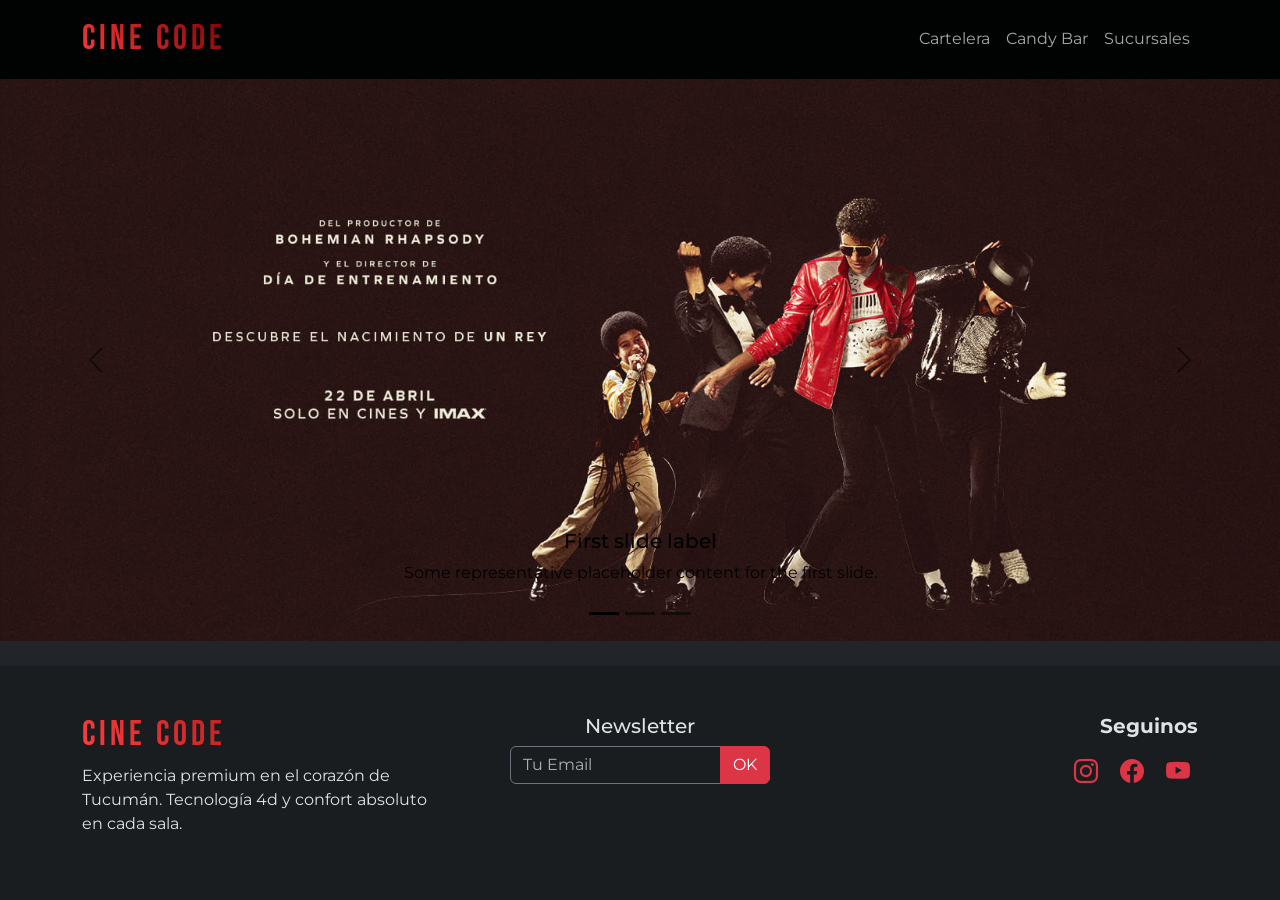
==== index.html @ 732e95e5 "agregue imagenes al carousel y modifique el id" ====
<!DOCTYPE html>
<html lang="es" data-bs-theme="dark">
<head>
    <meta charset="UTF-8">
    <meta name="viewport" content="width=device-width, initial-scale=1">
    <meta name="description" content="Desarrollo de sitio web de un cine con bootstrap">
    <meta name="Author" content="Fernandez, Amalia">
    <link rel="stylesheet" href="./css/bootstrap.min.css">
    <link rel="stylesheet" href="./css/style.css">
    <title>Cine Code</title>
</head>
<body>
<header class="sticky-top">
    <nav class="navbar navbar-expand-md navbar-color-dark">
        <div class="container">
            <a class="navbar-brand brand-font" href="./index.html">CINE CODE</a>
            <button class="navbar-toggler" type="button" data-bs-toggle="collapse"
                    data-bs-target="#navbarmenu" aria-controls="navbarmenu"
                    aria-expanded="false" aria-label="Toggle navigation">
                <span class="navbar-toggler-icon"></span>
            </button>
            <div class="collapse navbar-collapse" id="
">
                <ul class="navbar-nav ms-auto mb-2 mb-lg-0">
                    <li class="nav-item">
                        <a class="nav-link" href="./pages/cartelera.html">Cartelera</a>
                    </li>
                    <li class="nav-item">
                        <a class="nav-link" href="./pages/candy-bar.html">Candy Bar</a>
                    </li>
                    <li class="nav-item">
                        <a class="nav-link" href="./pages/error404.html">Sucursales</a>
                    </li>
                </ul>
            </div>
        </div>
    </nav>
</header>
<main>
    <!--seccion carousel -->
    <section id="carousel-CineCode" class="carousel slide">
        <div class="carousel-indicators">
            <button type="button" data-bs-target="#carousel-CineCode" data-bs-slide-to="0" class="active" aria-current="true" aria-label="Slide 1"></button>
            <button type="button" data-bs-target="#carousel-CineCode" data-bs-slide-to="1" aria-label="Slide 2"></button>
            <button type="button" data-bs-target="#carousel-CineCode" data-bs-slide-to="2" aria-label="Slide 3"></button>
        </div>
        <div class="carousel-inner">
            <div class="carousel-item active">
                <img src="./Img/banner/michael%20-%20large.jpg" class="d-block w-100" alt="banner de Michael Jackson">
                <div class="carousel-caption d-none d-md-block">
                    <h5>First slide label</h5>
                    <p>Some representative placeholder content for the first slide.</p>
                </div>
            </div>
            <div class="carousel-item">
                <img src="./Img/banner/the_devil_wears_prada_2-large.jpg" class="d-block w-100" alt="Banner del diablo viste a la moda">
                <div class="carousel-caption d-none d-md-block">
                    <h5>Second slide label</h5>
                    <p>Some representative placeholder content for the second slide.</p>
                </div>
            </div>
            <div class="carousel-item">
                <img src="./Img/banner/mortal_kombat_ii.jpg" class="d-block w-100" alt="banner Mortal kombat">
                <div class="carousel-caption d-none d-md-block">
                    <h5>Third slide label</h5>
                    <p>Some representative placeholder content for the third slide.</p>
                </div>
            </div>
        </div>
        <button class="carousel-control-prev" type="button" data-bs-target="#carousel-CineCode" data-bs-slide="prev">
            <span class="carousel-control-prev-icon" aria-hidden="true"></span>
            <span class="visually-hidden">Previous</span>
        </button>
        <button class="carousel-control-next" type="button" data-bs-target="#carousel-CineCode" data-bs-slide="next">
            <span class="carousel-control-next-icon" aria-hidden="true"></span>
            <span class="visually-hidden">Next</span>
        </button>
    </section>
</main>
<footer class="bg-dark-subtle py-5">
    <div class="container">
        <div class="row">
            <div class="col-12 col-md-4">
                <h4 class="text-uppercase brand-font navbar-brand"> Cine code</h4>
                <p>Experiencia premium en el corazón de Tucumán. Tecnología 4d y confort absoluto en cada sala.</p>
            </div>
            <div class="col-12 col-md-4 text-center">
                <h5>Newsletter</h5>
                <form class="input-group mb-3 px-md-5">
                    <input
                            type="text"
                            class="form-control bg-transparent border-secondary"
                            placeholder="Tu Email"
                    />
                    <button class="btn btn-danger">OK</button>
                </form>
            </div>
            <div class="col-12 col-md-4 text-md-end">
                <h5 class="fw-bold mb-3">Seguinos</h5>
                <div class="fs-4">
                    <a href="./pages/error404.html" class="link-danger"
                    ><i class="bi bi-instagram mx-2"></i
                    ></a>
                    <a href="./pages/error404.html" class="link-danger"
                    ><i class="bi bi-facebook mx-2"></i
                    ></a>
                    <a href="./pages/error404.html" class="link-danger">
                        <i class="bi bi-youtube mx-2"></i
                        ></a>
                </div>
            </div>
        </div>

    </div>

</footer>
<script src="./js/bootstrap.min.js"></script>
</body>
</html>
---- css/style.css ----
@import url('https://fonts.googleapis.com/css2?family=Bebas+Neue&family=Montserrat:ital,wght@0,100..900;1,100..900&display=swap');
@import url("https://cdn.jsdelivr.net/npm/bootstrap-icons@1.13.1/font/bootstrap-icons.min.css");
:root {
    --accent-color: #ff3e3e;
    --velvet-gradient: linear-gradient(45deg, #ff3e3e, #7a0000);
    --gold-color: #d4af37;
}

body {
    font-family: 'montserrat', sans-serif;
    display: flex;
    flex-direction: column;
    min-height: 100vh;
}

main{
    flex-grow: 1;
}



.brand-font {
    font-family: 'Bebas Neue', sans-serif;
    font-size: 2.2rem; /*cada rem equivale a 16px*/
    letter-spacing: 4px; /* para espaciar las letras*
    /*word-spacing: 10px; para separar palabras*/
}

.navbar-color-dark {
    background-color: rgba(0, 0, 0, 0.95);
}

.navbar-brand {
    background: var(--velvet-gradient);
    background-clip: text; /* corta el texto para que se una al color de fondo que le pusimos*/
    -webkit-text-fill-color: transparent; /*debemos poner transparente el color de relleno para que se vea el clip*/
}
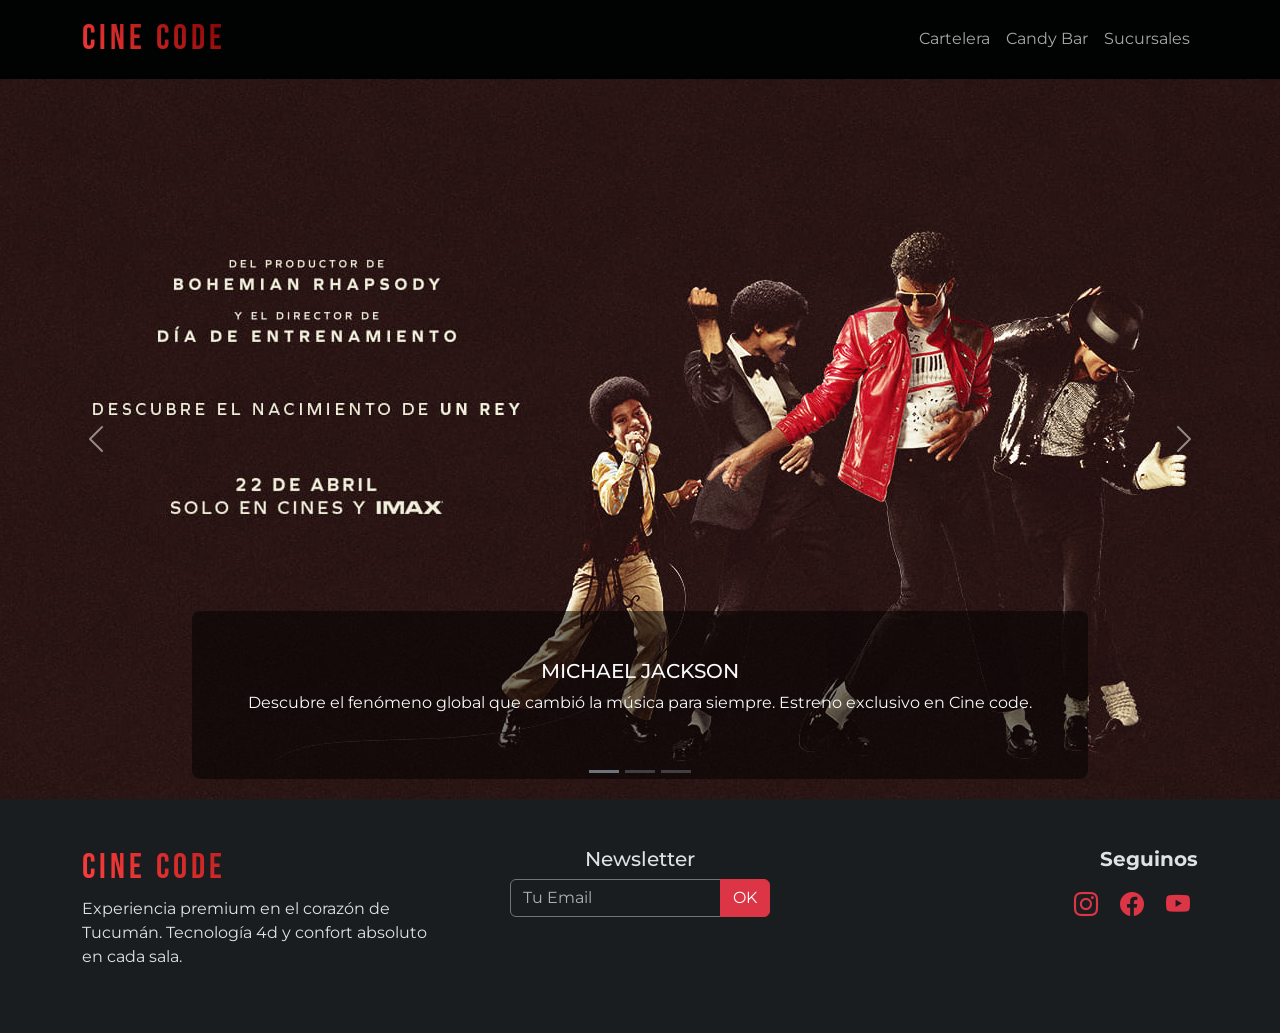
==== commit a5132780: "ajuste los colores en el carousel caption para que resalte el texto" ====
--- a/index.html
+++ b/index.html
@@ -40,30 +40,37 @@
     <!--seccion carousel -->
     <section id="carousel-CineCode" class="carousel slide">
         <div class="carousel-indicators">
-            <button type="button" data-bs-target="#carousel-CineCode" data-bs-slide-to="0" class="active" aria-current="true" aria-label="Slide 1"></button>
-            <button type="button" data-bs-target="#carousel-CineCode" data-bs-slide-to="1" aria-label="Slide 2"></button>
-            <button type="button" data-bs-target="#carousel-CineCode" data-bs-slide-to="2" aria-label="Slide 3"></button>
+            <button type="button" data-bs-target="#carousel-CineCode" data-bs-slide-to="0" class="active bg-secondary"
+                    aria-current="true" aria-label="Slide 1"></button>
+            <button type="button" data-bs-target="#carousel-CineCode" data-bs-slide-to="1" class="bg-secondary"
+                    aria-label="Slide 2"></button>
+            <button type="button" data-bs-target="#carousel-CineCode" data-bs-slide-to="2" class="bg-secondary"
+                    aria-label="Slide 3"></button>
         </div>
         <div class="carousel-inner">
             <div class="carousel-item active">
-                <img src="./Img/banner/michael%20-%20large.jpg" class="d-block w-100" alt="banner de Michael Jackson">
-                <div class="carousel-caption d-none d-md-block">
-                    <h5>First slide label</h5>
-                    <p>Some representative placeholder content for the first slide.</p>
+                <img src="./Img/banner/michael%20-%20large.jpg" class="d-block w-100 img-banner"
+                     alt="banner de Michael Jackson">
+                <div class="carousel-caption d-none d-md-block bg-black bg-opacity-50 text-light rounded-3 py-5">
+                    <h5>MICHAEL JACKSON</h5>
+                    <p>Descubre el fenómeno global que cambió la música para siempre. Estreno exclusivo en Cine code.</p>
                 </div>
             </div>
             <div class="carousel-item">
-                <img src="./Img/banner/the_devil_wears_prada_2-large.jpg" class="d-block w-100" alt="Banner del diablo viste a la moda">
-                <div class="carousel-caption d-none d-md-block">
-                    <h5>Second slide label</h5>
-                    <p>Some representative placeholder content for the second slide.</p>
+                <img src="./Img/banner/the_devil_wears_prada_2-large.jpg" class="d-block w-100 img-banner"
+                     alt="Banner del diablo viste a la moda">
+                <div class="carousel-caption d-none d-md-block bg-black bg-opacity-50 text-light rounded-3 py-5">
+                    <h5 class="text-uppercase">El diablo viste a la moda II</h5>
+                    <p> La lucha de Miranda Priestly contra Emily Charlton, su exasistente convertida en ejecutiva rival, mientras compiten por
+                        los ingresos por publicidad en medio de la decadencia de los medios impresos y Miranda se acerca a la jubilación.</p>
                 </div>
             </div>
             <div class="carousel-item">
-                <img src="./Img/banner/mortal_kombat_ii.jpg" class="d-block w-100" alt="banner Mortal kombat">
-                <div class="carousel-caption d-none d-md-block">
-                    <h5>Third slide label</h5>
-                    <p>Some representative placeholder content for the third slide.</p>
+                <img src="./Img/banner/mortal_kombat_ii.jpg" class="d-block w-100 img-banner"
+                     alt="banner Mortal kombat">
+                <div class="carousel-caption d-none d-md-block bg-black bg-opacity-50 text-light rounded-3 py-5">
+                    <h5>MORTAL KOMBAT II</h5>
+                    <p>La batalla por el destino del mundo se libra en nuestras pantallas XL con sonido envolvente.</p>
                 </div>
             </div>
         </div>
--- a/css/style.css
+++ b/css/style.css
@@ -5,7 +5,7 @@
     --velvet-gradient: linear-gradient(45deg, #ff3e3e, #7a0000);
     --gold-color: #d4af37;
 }
-
+/* estilos generales*/
 body {
     font-family: 'montserrat', sans-serif;
     display: flex;
@@ -18,7 +18,7 @@
 }
 
 
-
+/*estilos del navbar*/
 .brand-font {
     font-family: 'Bebas Neue', sans-serif;
     font-size: 2.2rem; /*cada rem equivale a 16px*/
@@ -35,3 +35,22 @@
     background-clip: text; /* corta el texto para que se una al color de fondo que le pusimos*/
     -webkit-text-fill-color: transparent; /*debemos poner transparente el color de relleno para que se vea el clip*/
 }
+
+/*estilos del carousel principal*/
+
+.img-banner {
+    height: 80vh;
+    object-fit: cover;
+}
+.carousel-control-prev-icon, .carousel-control-next-icon{
+filter: invert(1);
+}
+
+
+
+
+@media (max-width: 768px) {
+    .img-banner {
+        height: 60vh;  /* Aumenta la altura en mobile */
+    }
+}
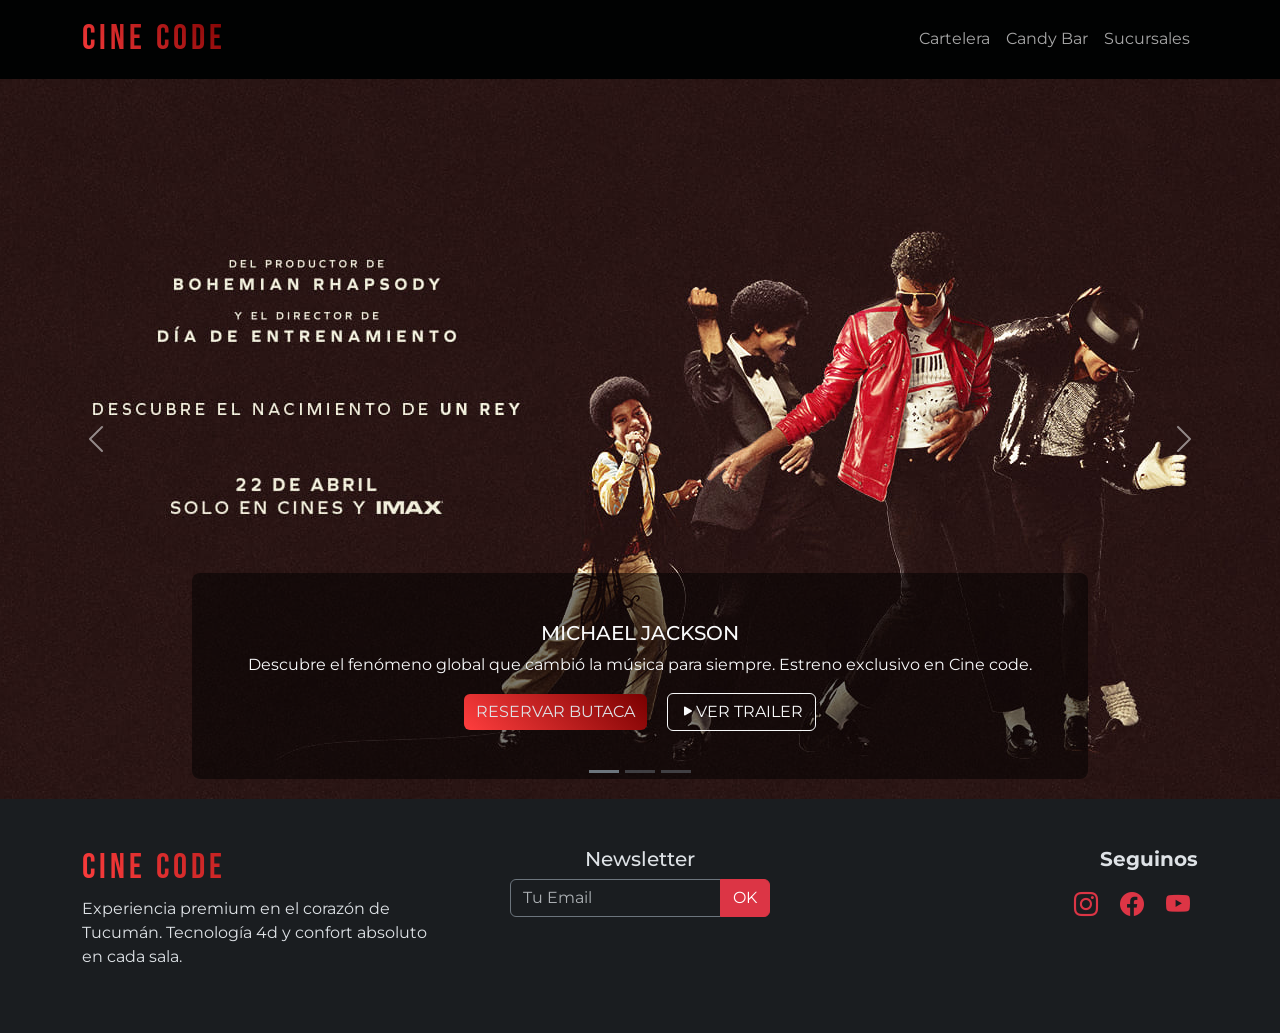
==== commit 278a4cbe: "agregue dos botones en el carousel caption" ====
--- a/index.html
+++ b/index.html
@@ -53,7 +53,12 @@
                      alt="banner de Michael Jackson">
                 <div class="carousel-caption d-none d-md-block bg-black bg-opacity-50 text-light rounded-3 py-5">
                     <h5>MICHAEL JACKSON</h5>
-                    <p>Descubre el fenómeno global que cambió la música para siempre. Estreno exclusivo en Cine code.</p>
+                    <p>Descubre el fenómeno global que cambió la música para siempre. Estreno exclusivo en Cine
+                        code.</p>
+                    <div>
+                        <button class="btn btn-velvet me-3">RESERVAR BUTACA</button>
+                        <button class="btn btn-outline-light"><i class="bi bi-play-fill"></i>VER TRAILER</button>
+                    </div>
                 </div>
             </div>
             <div class="carousel-item">
@@ -61,24 +66,38 @@
                      alt="Banner del diablo viste a la moda">
                 <div class="carousel-caption d-none d-md-block bg-black bg-opacity-50 text-light rounded-3 py-5">
                     <h5 class="text-uppercase">El diablo viste a la moda II</h5>
-                    <p> La lucha de Miranda Priestly contra Emily Charlton, su exasistente convertida en ejecutiva rival, mientras compiten por
-                        los ingresos por publicidad en medio de la decadencia de los medios impresos y Miranda se acerca a la jubilación.</p>
+                    <p> La lucha de Miranda Priestly contra Emily Charlton, su exasistente convertida en
+                        ejecutiva rival, mientras compiten por
+                        los ingresos por publicidad en medio de la decadencia de los medios impresos y
+                        Miranda se acerca a la jubilación.</p>
+                    <div>
+                        <button class="btn btn-velvet me-3">RESERVAR BUTACA</button>
+                    </div>
+
                 </div>
             </div>
+
             <div class="carousel-item">
                 <img src="./Img/banner/mortal_kombat_ii.jpg" class="d-block w-100 img-banner"
                      alt="banner Mortal kombat">
                 <div class="carousel-caption d-none d-md-block bg-black bg-opacity-50 text-light rounded-3 py-5">
                     <h5>MORTAL KOMBAT II</h5>
-                    <p>La batalla por el destino del mundo se libra en nuestras pantallas XL con sonido envolvente.</p>
+                    <p>La batalla por el destino del mundo se libra en nuestras pantallas XL con sonido
+                        envolvente.</p>
+                    <div>
+                        <button class="btn btn-velvet me-3">RESERVAR BUTACA</button>
+                    </div>
+
                 </div>
             </div>
         </div>
-        <button class="carousel-control-prev" type="button" data-bs-target="#carousel-CineCode" data-bs-slide="prev">
+        <button class="carousel-control-prev" type="button" data-bs-target="#carousel-CineCode"
+                data-bs-slide="prev">
             <span class="carousel-control-prev-icon" aria-hidden="true"></span>
             <span class="visually-hidden">Previous</span>
         </button>
-        <button class="carousel-control-next" type="button" data-bs-target="#carousel-CineCode" data-bs-slide="next">
+        <button class="carousel-control-next" type="button" data-bs-target="#carousel-CineCode"
+                data-bs-slide="next">
             <span class="carousel-control-next-icon" aria-hidden="true"></span>
             <span class="visually-hidden">Next</span>
         </button>
--- a/css/style.css
+++ b/css/style.css
@@ -46,6 +46,10 @@
 filter: invert(1);
 }
 
+.btn-velvet{
+    background: var(--velvet-gradient);
+    border: none;
+}
 
 
 
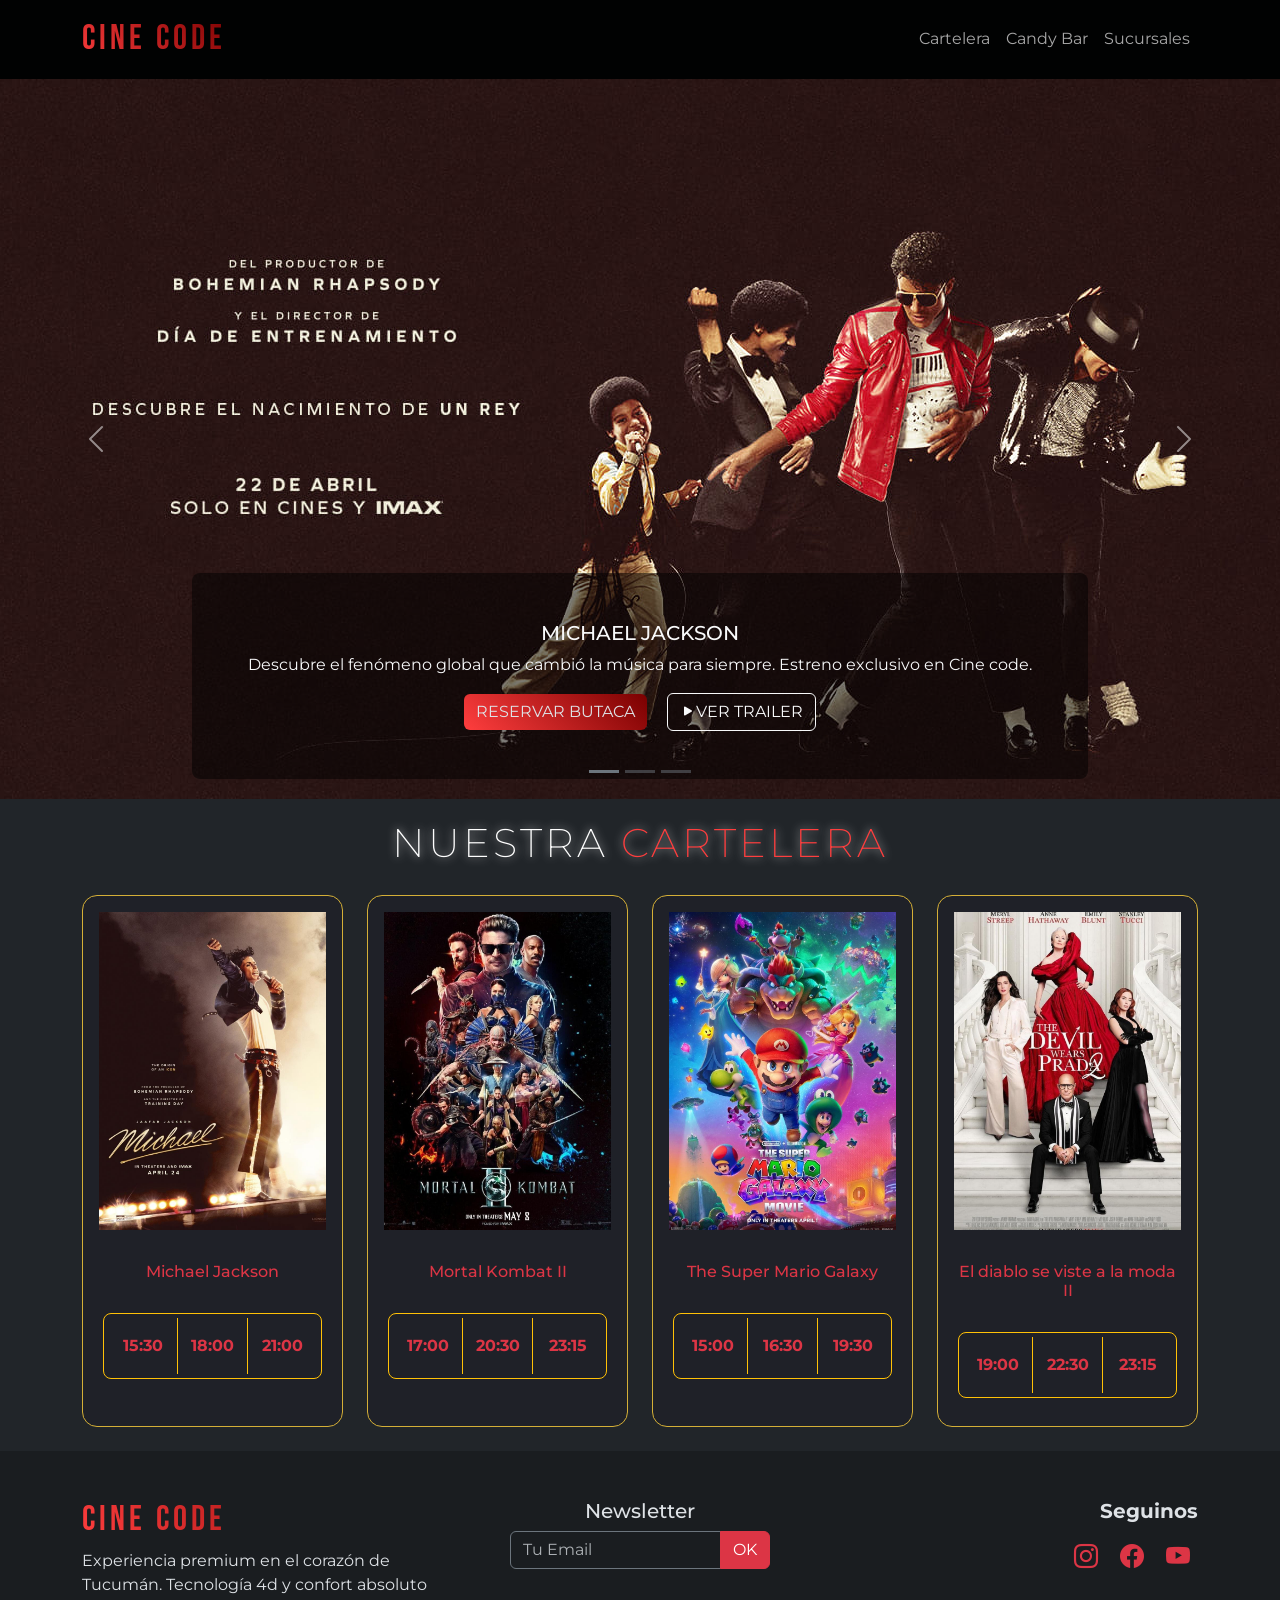
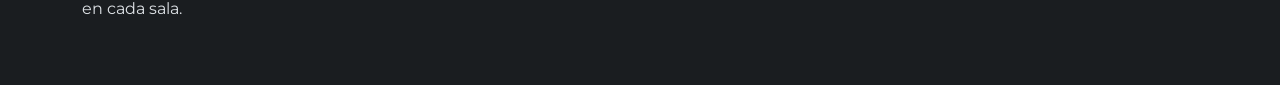
==== commit 702d68a8: "agregue una grilla con card para las imagenes de la cartelera y le di estilos propios de bootstraps " ====
--- a/index.html
+++ b/index.html
@@ -51,20 +51,22 @@
             <div class="carousel-item active">
                 <img src="./Img/banner/michael%20-%20large.jpg" class="d-block w-100 img-banner"
                      alt="banner de Michael Jackson">
-                <div class="carousel-caption d-none d-md-block bg-black bg-opacity-50 text-light rounded-3 py-5">
+                <div class="carousel-caption  d-md-block bg-black bg-opacity-50 text-light rounded-3 py-5">
                     <h5>MICHAEL JACKSON</h5>
                     <p>Descubre el fenómeno global que cambió la música para siempre. Estreno exclusivo en Cine
                         code.</p>
-                    <div>
+                    <div class="">
                         <button class="btn btn-velvet me-3">RESERVAR BUTACA</button>
-                        <button class="btn btn-outline-light"><i class="bi bi-play-fill"></i>VER TRAILER</button>
+                        <button class="btn btn-outline-light" data-bs-toggle="modal" data-bs-target="#modalTrailer"><i
+                                class="bi bi-play-fill"></i>VER TRAILER
+                        </button>
                     </div>
                 </div>
             </div>
             <div class="carousel-item">
                 <img src="./Img/banner/the_devil_wears_prada_2-large.jpg" class="d-block w-100 img-banner"
                      alt="Banner del diablo viste a la moda">
-                <div class="carousel-caption d-none d-md-block bg-black bg-opacity-50 text-light rounded-3 py-5">
+                <div class="carousel-caption  d-md-block bg-black bg-opacity-50 text-light rounded-3 py-5">
                     <h5 class="text-uppercase">El diablo viste a la moda II</h5>
                     <p> La lucha de Miranda Priestly contra Emily Charlton, su exasistente convertida en
                         ejecutiva rival, mientras compiten por
@@ -80,7 +82,7 @@
             <div class="carousel-item">
                 <img src="./Img/banner/mortal_kombat_ii.jpg" class="d-block w-100 img-banner"
                      alt="banner Mortal kombat">
-                <div class="carousel-caption d-none d-md-block bg-black bg-opacity-50 text-light rounded-3 py-5">
+                <div class="carousel-caption d-md-block bg-black bg-opacity-50 text-light rounded-3 py-5">
                     <h5>MORTAL KOMBAT II</h5>
                     <p>La batalla por el destino del mundo se libra en nuestras pantallas XL con sonido
                         envolvente.</p>
@@ -102,6 +104,118 @@
             <span class="visually-hidden">Next</span>
         </button>
     </section>
+    <!--Seccion cartelera-->
+    <section>
+        <h1 class="text-uppercase titulo-cartelera"> nuestra
+            <span class="span-color"> cartelera </span>
+        </h1>
+        <div class="container">
+            <div class="row">
+                <div class="col-12 col-md-6 col-lg-3 d-flex justify-content-center pb-4">
+                    <article class="card card-movie pb-2" style="width: 18rem;">
+                        <img src="./Img/portadas/michael-jackson-2.jpg" class="card-img-top p-3"
+                             alt="Portada pelicula Michael Jackson">
+                        <div class="card-body">
+                            <h5 class="card-title text-danger text-center fs-6 pb-4">Michael Jackson</h5>
+                            <div class="border border-warning rounded-3 p-1 m-1">
+                                <div class="row g-0">
+                                    <div class="col text-center text-danger fs-6 fw-bold border-end border-warning py-3">
+                                        15:30
+                                    </div>
+                                    <div class="col text-center text-danger fs-6 fw-bold border-end border-warning py-3">
+                                        18:00
+                                    </div>
+                                    <div class="col text-center text-danger fs-6 fw-bold py-3">21:00</div>
+                                </div>
+                            </div>
+                        </div>
+                    </article>
+                </div>
+                <div class="col-12  col-md-6 col-lg-3 d-flex justify-content-center pb-4">
+                    <div class="card card-movie pb-2" style="width: 18rem;">
+                        <img src="./Img/portadas/mortal_kombat_ii-.jpg" class="card-img-top p-3"
+                             alt="Portada pelicula Mortal kombat">
+                        <article class="card-body">
+                            <h5 class="card-title text-danger text-center fs-6 pb-4">Mortal Kombat II</h5>
+                            <div class="border border-warning rounded-3 p-1 m-1 ">
+                                <div class="row g-0">
+                                    <div class="col text-center text-danger fs-6 fw-bold border-end border-warning py-3">
+                                        17:00
+                                    </div>
+                                    <div class="col text-center text-danger fs-6 fw-bold border-end border-warning py-3">
+                                        20:30
+                                    </div>
+                                    <div class="col text-center text-danger fs-6 fw-bold py-3 ">23:15</div>
+                                </div>
+                            </div>
+                        </article>
+                    </div>
+                </div>
+                <div class="col-12 col-md-6 col-lg-3 d-flex justify-content-center pb-4">
+                    <article class="card card-movie" style="width: 18rem;">
+                        <img src="./Img/portadas/the_super_mario_galaxy_movie-large.jpg" class="card-img-top p-3"
+                             alt="Portada pelicula Super Mario">
+                        <div class="card-body">
+                            <h5 class="card-title text-danger text-center fs-6 pb-4">The Super Mario Galaxy</h5>
+                            <div class="border border-warning rounded-3 p-1 m-1 ">
+                                <div class="row g-0">
+                                    <div class="col text-center text-danger fs-6 fw-bold border-end border-warning py-3">
+                                        15:00
+                                    </div>
+                                    <div class="col text-center text-danger fs-6 fw-bold border-end border-warning py-3">
+                                        16:30
+                                    </div>
+                                    <div class="col text-center text-danger fs-6 fw-bold py-3 ">19:30</div>
+                                </div>
+                            </div>
+                        </div>
+                    </article>
+                </div>
+                <div class="col-12 col-md-6 col-lg-3 d-flex justify-content-center pb-4">
+                    <div class="card card-movie pb-2" style="width: 18rem;">
+                        <img src="./Img/portadas/the_devil_wears_prada_2%20-%20large.jpg" class="card-img-top p-3 "
+                             alt="Portada pelicula El diablo se viste a la moda">
+                        <article class="card-body">
+                            <h5 class="card-title text-danger text-center fs-6 pb-4">El diablo se viste a la moda
+                                II</h5>
+                            <div class="border border-warning rounded-3 p-1 m-1 ">
+                                <div class="row g-0">
+                                    <div class="col text-center text-danger fs-6 fw-bold border-end border-warning py-3">
+                                        19:00
+                                    </div>
+                                    <div class="col text-center text-danger fs-6 fw-bold border-end border-warning py-3">
+                                        22:30
+                                    </div>
+                                    <div class="col text-center text-danger fs-6 fw-bold py-3 ">23:15</div>
+                                </div>
+                            </div>
+                        </article>
+                    </div>
+                </div>
+
+            </div>
+
+        </div>
+
+    </section>
+    <!--Modal para subir un video/trailer -->
+    <div class="modal fade" id="modalTrailer" tabindex="-1" aria-labelledby="modalTrailerLabel" aria-hidden="true">
+        <div class="modal-dialog modal-lg">
+            <div class="modal-content">
+                <div class="modal-header">
+                    <h3 class="modal-title  fs-5" id="modalTrailerLabel">Triller: Michael Jackson</h3>
+                    <button type="button" class="btn-close" data-bs-dismiss="modal" aria-label="Close"></button>
+                </div>
+                <div class="modal-body">
+                    <iframe class="w-100" height="350"
+                            src="https://www.youtube.com/embed/o1HQSh6zZ8s?si=BFtbccs7mLk0yTl1"
+                            title="YouTube video player" frameborder="0"
+                            allow="accelerometer; autoplay; clipboard-write; encrypted-media; gyroscope; picture-in-picture; web-share"
+                            referrerpolicy="strict-origin-when-cross-origin" allowfullscreen></iframe>
+                </div>
+            </div>
+        </div>
+    </div>
 </main>
 <footer class="bg-dark-subtle py-5">
     <div class="container">
--- a/css/style.css
+++ b/css/style.css
@@ -1,10 +1,12 @@
 @import url('https://fonts.googleapis.com/css2?family=Bebas+Neue&family=Montserrat:ital,wght@0,100..900;1,100..900&display=swap');
 @import url("https://cdn.jsdelivr.net/npm/bootstrap-icons@1.13.1/font/bootstrap-icons.min.css");
+
 :root {
     --accent-color: #ff3e3e;
     --velvet-gradient: linear-gradient(45deg, #ff3e3e, #7a0000);
     --gold-color: #d4af37;
 }
+
 /* estilos generales*/
 body {
     font-family: 'montserrat', sans-serif;
@@ -13,7 +15,7 @@
     min-height: 100vh;
 }
 
-main{
+main {
     flex-grow: 1;
 }
 
@@ -22,8 +24,9 @@
 .brand-font {
     font-family: 'Bebas Neue', sans-serif;
     font-size: 2.2rem; /*cada rem equivale a 16px*/
-    letter-spacing: 4px; /* para espaciar las letras*
-    /*word-spacing: 10px; para separar palabras*/
+    letter-spacing: 4px;
+    /* para espaciar las letras*
+       /*word-spacing: 10px; para separar palabras*/
 }
 
 .navbar-color-dark {
@@ -42,19 +45,75 @@
     height: 80vh;
     object-fit: cover;
 }
-.carousel-control-prev-icon, .carousel-control-next-icon{
-filter: invert(1);
+
+.carousel-control-prev-icon, .carousel-control-next-icon {
+    filter: invert(1);
 }
 
-.btn-velvet{
+.btn-velvet {
     background: var(--velvet-gradient);
     border: none;
 }
 
+.btn-outline-light:hover {
+    background-color: var(--gold-color);
+    cursor: pointer;
+}
 
+.span-color {
+    color: var(--accent-color);
+}
+
+.titulo-cartelera {
+    text-align: center;
+    letter-spacing: 3px;
+    font-weight: 200;
+    color: white;
+    text-shadow: 0 0 10px rgba(255, 255, 255, 0.8);
+    padding: 20px;
+}
+
+
+.card-movie {
+    height: 100%;
+    background-color: #1f2128;
+    border: 1px solid var(--gold-color);
+    border-radius: 15px;
+    object-fit: cover;
+    transition: all 0.3s ease;
+
+    img {
+        height: 350px;
+        object-fit: cover;
+        width: 100%;
+    }
+
+}
+.card-movie:hover {
+    transform: translateY(-10px);
+    box-shadow: 0 10px 25px rgba(255, 62, 62, 0.3);
+}
 
 @media (max-width: 768px) {
     .img-banner {
-        height: 60vh;  /* Aumenta la altura en mobile */
+        height: 60vh; /* Aumenta la altura en mobile */
     }
-}+}
+
+@media (max-width: 768px) {
+    .carousel-caption {
+        padding: 1.5rem 1rem !important;
+    }
+
+    .carousel-caption h5 {
+        font-size: 1.3rem !important;
+    }
+
+    .carousel-caption p {
+        font-size: 0.9rem !important;
+    }
+
+    .carousel-caption .btn {
+        font-size: 0.8rem !important;
+    }
+}
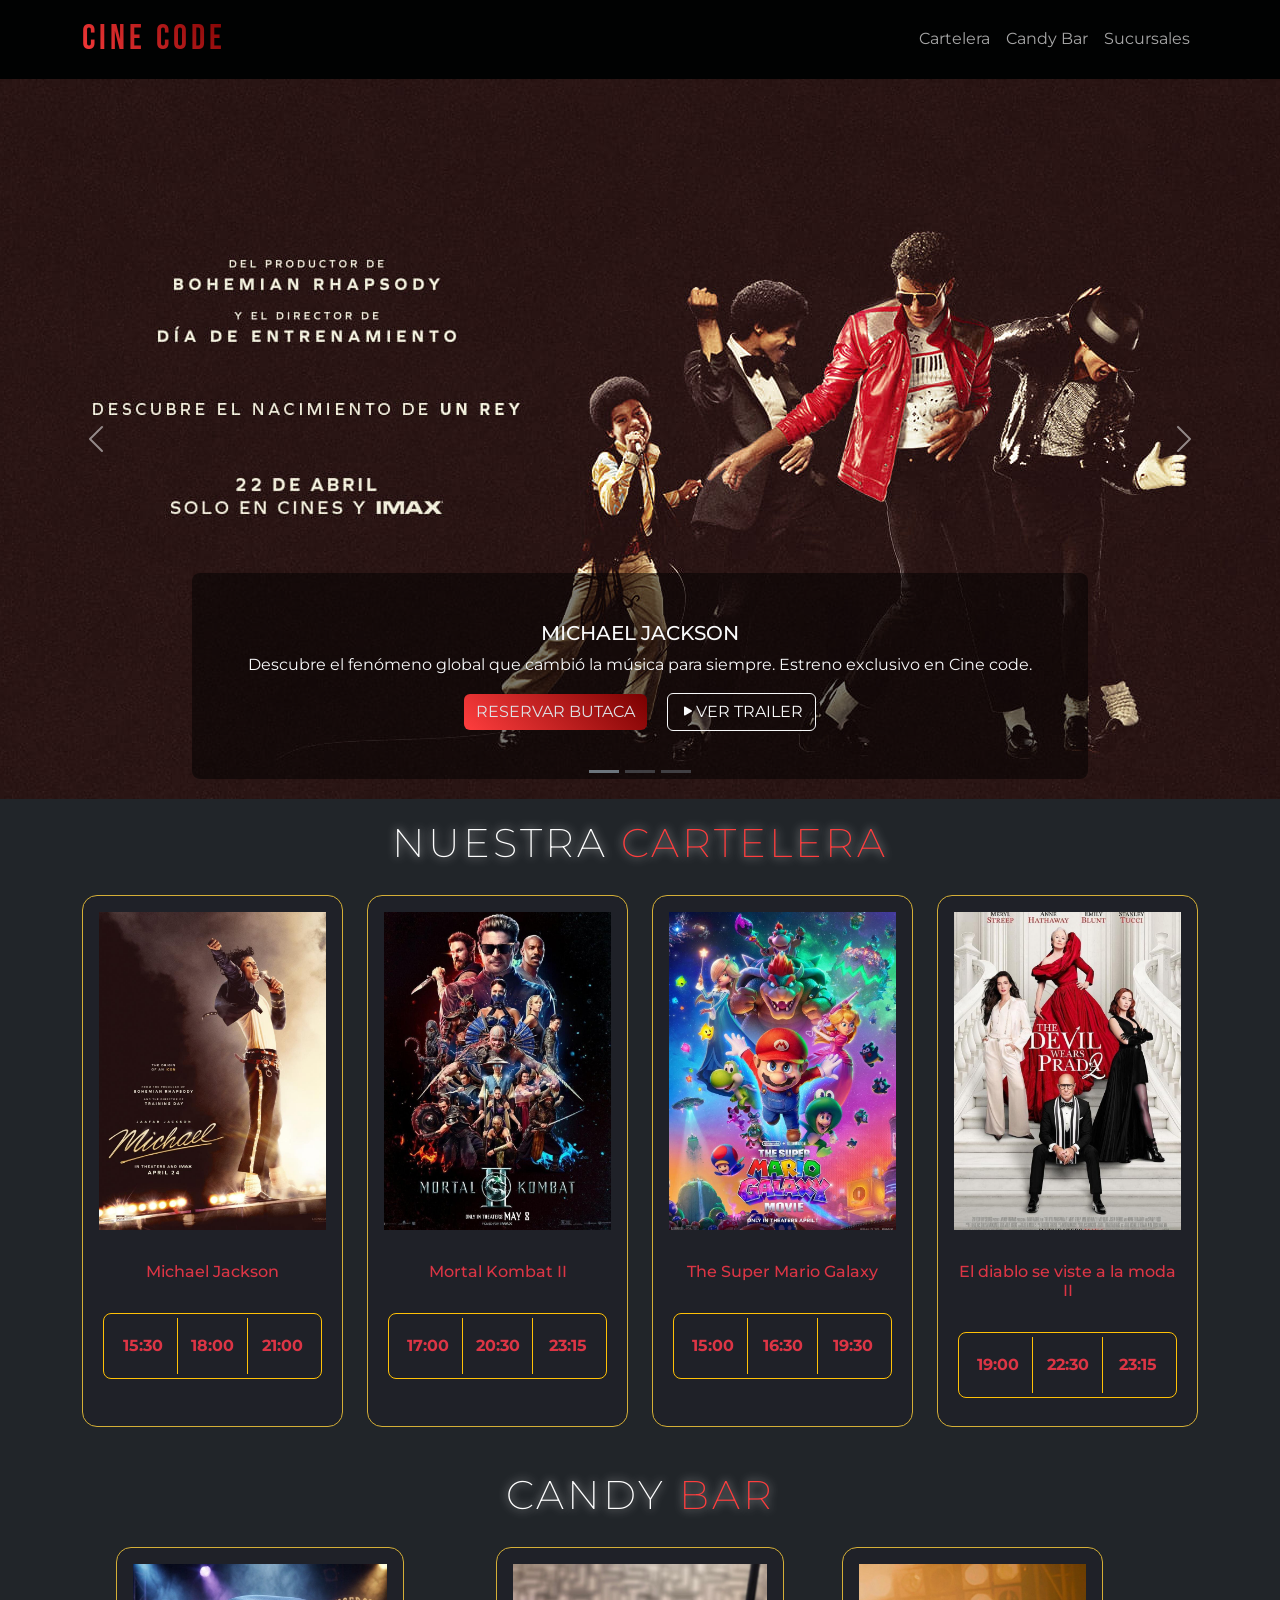
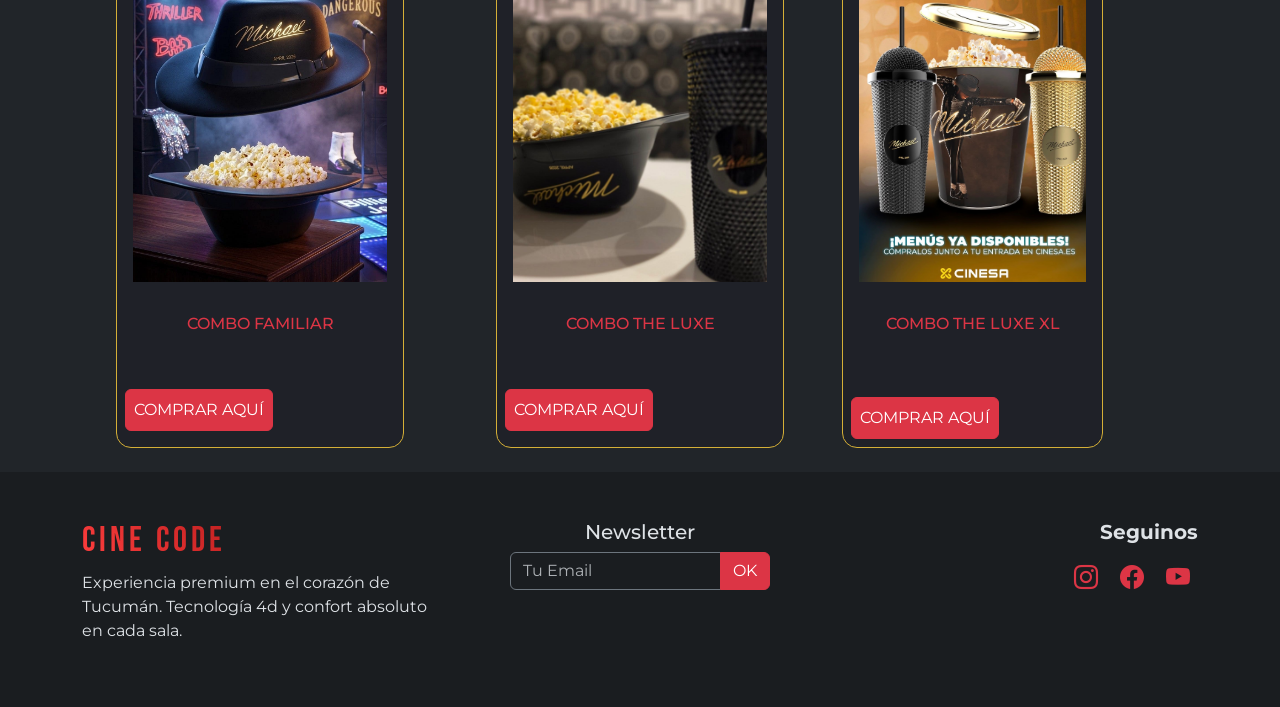
==== commit 976bed16: "agregue cartelera de candy bar y le di los estilos con bootstrap y reutilice clases anteriores" ====
--- a/index.html
+++ b/index.html
@@ -198,6 +198,57 @@
         </div>
 
     </section>
+<!--seccion candy bar-->
+    <section>
+        <h1 class="text-uppercase titulo-cartelera"> candy
+            <span class="span-color">bar </span>
+        </h1>
+        <div class="container">
+            <div class="row">
+                <div class="col-12 col-md-6 col-lg-4 d-flex justify-content-center pb-4">
+                    <article class="card card-movie pb-2" style="width: 18rem;">
+                        <img src="./Img/candy/pochoclos.jpg" class="card-img-top p-3"
+                             alt="imagen de Pochoclos Michael Jackson">
+                        <div class="card-body">
+                            <h5 class="card-title text-danger text-center fs-6 pb-4">COMBO FAMILIAR</h5>
+                        </div>
+                        <div>
+                            <button type="button" class="btn btn-danger p-2 m-2 ">COMPRAR AQUÍ</button>
+                        </div>
+                    </article>
+                </div>
+                <div class="col-12  col-md-6 col-lg-4 d-flex justify-content-center pb-4">
+                    <article class="card card-movie pb-2" style="width: 18rem;">
+                        <img src="./Img/candy/combo-michael-2.jpg" class="card-img-top p-3"
+                             alt="imagen pochoclos mas un vaso Michael Jackson">
+                        <div class="card-body">
+                            <h5 class="card-title text-danger text-center fs-6 pb-4">COMBO THE LUXE</h5>
+                        </div>
+                        <div>
+                            <button type="button" class="btn btn-danger p-2 m-2 ">COMPRAR AQUÍ</button>
+                        </div>
+                    </article>
+                </div>
+                <div class="col-12 col-md-6 col-lg-3 d-flex justify-content-center pb-4">
+                    <article class="card card-movie" style="width: 18rem;">
+                        <img src="./Img/candy/combo-michael.jpg" class="card-img-top p-3"
+                             alt="Portada combo pochoclos extra grande">
+                        <div class="card-body">
+                            <h5 class="card-title text-danger text-center fs-6 pb-4">COMBO THE LUXE XL</h5>
+                        </div>
+                        <div>
+                            <button type="button" class="btn btn-danger p-2  m-2 ">COMPRAR AQUÍ</button>
+                        </div>
+                    </article>
+                </div>
+            </div>
+
+        </div>
+
+        </div>
+
+    </section>
+
     <!--Modal para subir un video/trailer -->
     <div class="modal fade" id="modalTrailer" tabindex="-1" aria-labelledby="modalTrailerLabel" aria-hidden="true">
         <div class="modal-dialog modal-lg">
